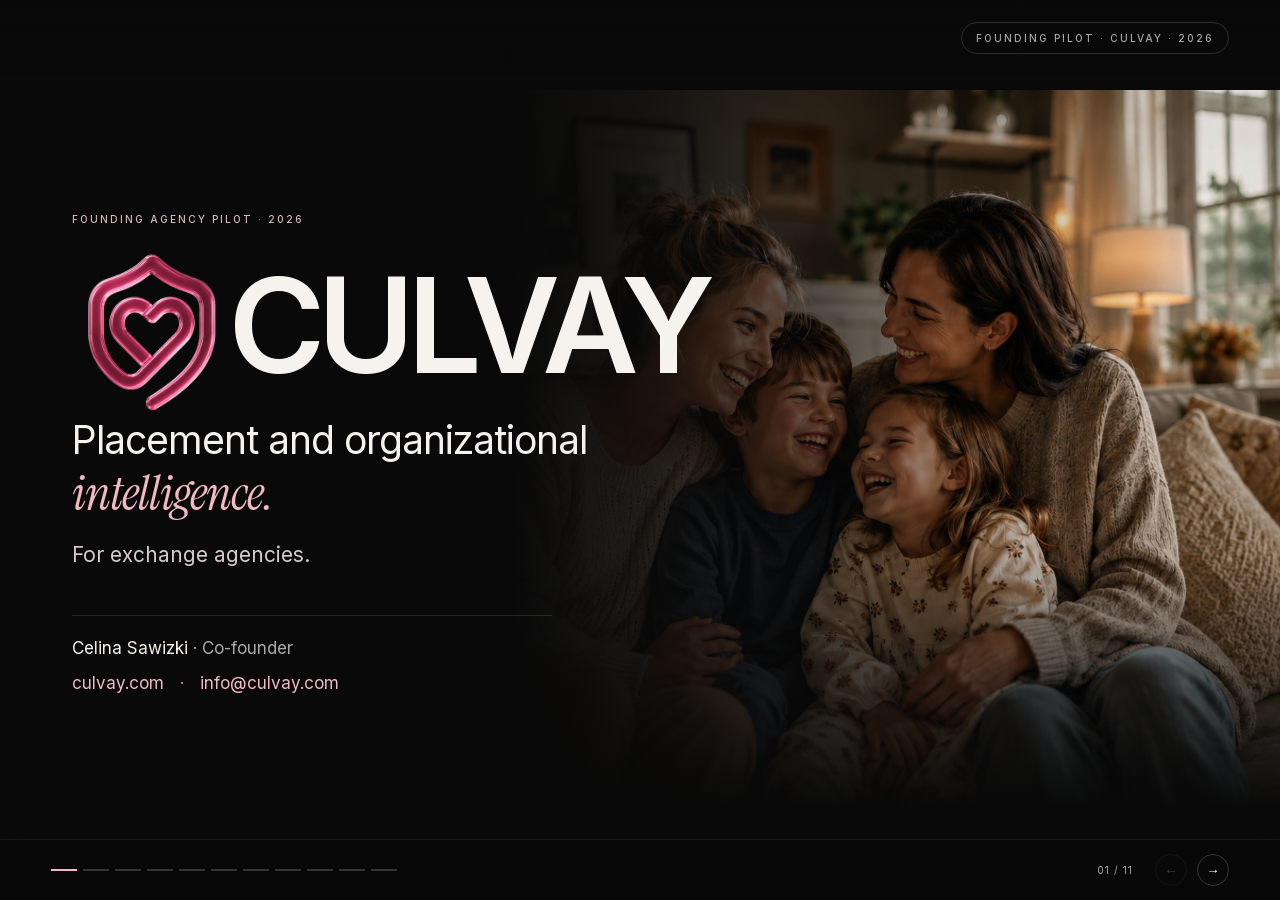
==== index.html @ 9300499c "Culvay founding pilot sales deck Sales deck built on the investor pitch design, with per-slide edita" ====
<!doctype html>
<html lang="en"><head><meta charset="utf-8"><meta name="viewport" content="width=device-width,initial-scale=1"><title>Culvay · Founding Pilot</title><meta name="author" content="Celina Sawizki"><link rel="icon" href="assets/signet.png">
<link rel="stylesheet" href="culvay-slides.css">
<style>
/* culvay-slides.css already loads fonts from assets/; this page is one level deeper, so repoint them. */
@font-face{font-family:Inter;src:url(assets/inter.woff2)}
@font-face{font-family:Instrument;src:url(assets/serif.woff2);font-style:italic}

h2.hl{font-size:52px;margin-bottom:0}

/* ---------- Cover & closing ---------- */
.cover{isolation:isolate}
.cover .canvas{justify-content:center}
.cover .canvas:before{content:"";position:absolute;inset:0 0 0 40%;z-index:-1;background:linear-gradient(90deg,#090909 0%,#090909c0 28%,#09090920 70%),linear-gradient(0deg,#090909 2%,transparent 35%),url(assets/family.jpg) 70% 36%/cover no-repeat}
.cover-copy{max-width:640px;position:relative}
.cover h1{font-size:76px;font-weight:550;line-height:1.02;letter-spacing:-.06em;margin:0 0 20px}
.cover-sub{font-size:19px;line-height:1.5;color:var(--soft);max-width:460px}
.byline{display:flex;align-items:center;gap:14px;margin-top:40px;padding-top:24px;border-top:1px solid var(--line);max-width:420px}
.byline img{width:52px;height:52px;border-radius:50%;object-fit:cover;border:2px solid #36242c}
.byline b{display:block;font-size:17px;font-weight:500}
.byline small{display:block;font-size:12px;color:var(--rose);letter-spacing:.5px;margin-top:2px}
.cover-site{margin-top:22px;font-size:12px;color:var(--muted);letter-spacing:1px}
.closing .canvas{justify-content:center;align-items:center;text-align:center}
.closing h1{font-size:60px}
.closing .cover-sub{margin:0 auto 32px}

/* ---------- Shared slide grid helpers ---------- */
.v3{display:grid;flex:1;min-height:0;gap:22px}
@media screen and (max-width:750px){.v3{grid-template-columns:minmax(0,1fr)!important}}

/* ---------- 01 · Description ---------- */
.pillars{display:flex;gap:10px;flex-wrap:wrap;margin-top:22px}
.pillars .chip{font-size:12px;padding:8px 14px}
.thesis{font-size:26px;line-height:1.35;letter-spacing:-.015em;color:var(--ink);max-width:760px;margin-top:18px}
.thesis b{font-weight:550}

/* ---------- 03 · Solution : full workflow diagram ---------- */
.diagram-canvas .lede{margin-bottom:0}
.art{position:absolute;object-fit:contain}
.name{font-size:15px;font-weight:500;letter-spacing:-.3px;color:var(--ink)}
.caption{font-size:11.5px;line-height:1.35;color:var(--muted);margin:3px 0 0}
.caption b{font-family:ui-monospace,SFMono-Regular,Menlo,monospace;font-weight:500;color:var(--blush)}
.txt{position:absolute}
.quiet{opacity:.5}
.swarm-band{position:absolute;left:300px;width:820px;top:300px;height:34px;border:1px solid #f1b9c433;border-radius:14px;background:linear-gradient(135deg,#ffffff08,#91384f1c)}
.pill{position:absolute;transform:translateX(-50%);display:flex;align-items:center;gap:7px;font-size:11px;letter-spacing:1.2px;text-transform:uppercase;color:var(--blush);border:1px solid #f1b9c455;border-radius:20px;background:#171114;white-space:nowrap}
.pill i{width:5px;height:5px;border-radius:50%;background:#f1b9c4}
.arrow-label{position:absolute;font-size:12px;line-height:18px;color:var(--blush);white-space:nowrap}
.step{position:absolute;width:22px;height:22px;border:1px solid #f1b9c4;color:#201317;background:var(--blush);border-radius:50%;display:grid;place-items:center;font-family:ui-monospace,monospace;font-size:11px;font-weight:600}
.more{position:absolute;left:1092px;top:378px}
.more .mono{font-size:30px;color:var(--blush);letter-spacing:-.04em;line-height:1}

/* ---------- 04 · Competition ---------- */
.comp{grid-template-columns:1fr 330px;gap:36px;align-items:center}
.comp .map{padding:14px 16px}
.comp .map svg{width:100%;height:410px}
.points{list-style:none;margin:0;padding:0}
.points li{padding:20px 0;border-top:1px solid var(--line)}
.points li:first-child{border-top:0}
.points .big{font-size:44px}
.points p{font-size:14px;line-height:1.5;color:var(--soft);margin-top:6px}

/* ---------- 05 · Market ---------- */
.mkt{grid-template-columns:280px 1fr 260px;align-items:center;gap:30px}
.roles3{list-style:none;margin:0;padding:0}
.roles3 li{padding:16px 0;border-top:1px solid var(--line)}
.roles3 li:first-child{border-top:0}
.roles3 b{display:block;font-size:18px;font-weight:500;letter-spacing:-.4px;margin-top:5px}
.roles3 .buyer b{color:var(--blush)}
.rings{display:flex;flex-direction:column;min-height:0}
.rings svg{width:100%;height:auto;max-height:300px;display:block}
.rings text{font-family:Inter,Arial,sans-serif;fill:var(--soft)}
.gtm{display:flex;align-items:center;gap:8px;justify-content:center;margin-top:8px;font-size:11px;color:var(--muted)}
.gtm b{font-weight:500;color:var(--ink);border:1px solid var(--line-2);border-radius:20px;padding:5px 11px}
.gtm b.on{background:var(--blush);color:#201317;border-color:var(--blush)}
.mktdesc{font-size:13.5px;line-height:1.55;color:var(--soft)}
.mktdesc b{color:var(--ink);font-weight:500}

/* ---------- 06 · Product model ---------- */
.prod{grid-template-columns:380px 1fr;gap:30px;align-items:center}
.prod-shot{margin:0;border-radius:14px;overflow:hidden;border:1px solid var(--line)}
.prod-shot img{width:100%;display:block}
.prod-shot figcaption{font-size:11px;color:var(--muted);padding:8px 2px 0}
.feat{list-style:none;margin:0;padding:0}
.feat li{display:grid;grid-template-columns:1fr auto;align-items:baseline;gap:10px;padding:9px 0;border-top:1px solid var(--line);font-size:13px;color:var(--ink)}
.feat li:first-child{border-top:0}
.road{list-style:none;margin:16px 0 0;padding:0;display:grid;grid-template-columns:repeat(7,1fr);gap:8px}
.road li{position:relative;padding-top:16px;border-top:2px solid var(--blush)}
.road li.now{border-top-style:dashed;border-top-color:#f1b9c4aa}
.road li.next{border-top:2px dotted #ffffff40}
.road li:before{content:"✓";position:absolute;top:-10px;left:0;width:18px;height:18px;border-radius:50%;background:var(--blush);color:#201317;font-size:10px;font-weight:700;display:grid;place-items:center}
.road li.now:before{content:"";background:var(--bg);border:2px solid var(--blush)}
.road li.next:before{content:"";background:var(--bg);border:1px solid #ffffff50}
.road span{font-size:9px;letter-spacing:1.3px;text-transform:uppercase;color:var(--rose)}
.road b{display:block;font-size:13px;font-weight:500;margin:4px 0 2px;letter-spacing:-.2px}
.road small{display:block;font-size:10px;color:var(--muted);line-height:1.4}
.partners{font-size:12px;line-height:1.5;color:var(--muted);margin-top:14px;border-top:1px solid var(--line);padding-top:12px}
.partners b{color:var(--soft);font-weight:500}

/* ---------- 07 · Business model : illustrated ---------- */
.biz{grid-template-columns:1fr 1fr;gap:26px;align-items:start;flex:none;margin-top:8px}
.price3{padding:28px 30px;position:relative;overflow:hidden}
.price3 .row{display:flex;align-items:baseline;gap:10px;margin-top:10px}
.price3 .big{font-size:46px}
.price3-fig{position:absolute;right:-10px;top:-10px;width:128px;opacity:.95}
.delivery{display:flex;flex-direction:column;gap:14px}
.dstep{display:flex;align-items:center;gap:16px;border:1px solid var(--line);border-radius:14px;padding:12px;background:var(--card)}
.dstep img{width:64px;height:64px;border-radius:10px;object-fit:cover;flex:none;background:#171114}
.dstep span{font-size:13px;color:var(--soft);line-height:1.4}
.dstep b{color:var(--ink);font-weight:500}

/* ---------- 09 · GTM ---------- */
.gtmplan{grid-template-columns:1fr 1fr;gap:24px;align-items:start;flex:none;margin-top:8px}
.gtmplan .card{padding:32px 34px}
.gtmplan .card h3{font-size:10px;letter-spacing:1.3px;text-transform:uppercase;color:var(--rose);margin:0 0 10px}
.gtmplan .card p{font-size:15px;line-height:1.7;color:var(--soft);margin:0}
.gtmplan .card p+p{margin-top:14px}
.seq{display:flex;align-items:center;gap:8px;justify-content:center;margin-top:20px;font-size:11px;color:var(--muted)}
.seq b{font-weight:500;color:var(--ink);border:1px solid var(--line-2);border-radius:20px;padding:6px 12px}
.seq b.on{background:var(--blush);color:#201317;border-color:var(--blush)}

/* ---------- 10 · Team ---------- */
.team10{grid-template-columns:300px 1fr;gap:26px;align-items:start;flex:none;margin-top:8px}
.team{display:flex;flex-direction:column;gap:14px}
.person{display:flex;gap:12px;align-items:center}
.person img{width:58px;height:58px;border-radius:50%;object-fit:cover;border:2px solid #36242c}
.person b{display:block;font-size:14px;font-weight:500}
.person small{display:block;font-size:10.5px;color:var(--muted);line-height:1.4;margin-top:2px}
.amb{display:flex;align-items:center;gap:12px;border-top:1px solid var(--line);padding-top:12px;font-size:11px;color:var(--muted)}
.amb b{font-size:28px;font-weight:500;color:var(--blush);letter-spacing:-.04em}
.advisors{padding:32px 34px}
.advisors p{font-size:15px;line-height:1.7;color:var(--soft);margin:0 0 16px}
.advisors p b{color:var(--ink);font-weight:500}

/* ---------- 11 · Financials ---------- */
.fin table{width:100%;border-collapse:collapse;font-size:13px;margin-top:6px}
.fin th{text-align:left;font-size:10px;letter-spacing:1.1px;text-transform:uppercase;font-weight:500;color:var(--muted);padding:0 10px 10px 0}
.fin th.yr{text-align:center}
.fin td{padding:10px 10px 10px 0;border-top:1px solid var(--line);color:var(--soft)}
.fin td.yr{text-align:center;font-family:ui-monospace,SFMono-Regular,Menlo,monospace;color:var(--ink)}
.fin td:first-child{color:var(--ink);font-weight:500}
.fin .tbd{color:var(--dim);font-style:italic;font-family:Inter,Arial,sans-serif;font-size:11.5px}

/* ---------- 12 · Status & ask ---------- */
.ask5{grid-template-columns:1fr 1.3fr;gap:18px;align-items:start;flex:none}
.team3{display:flex;flex-direction:column;gap:18px;padding:24px 26px}
.team3 .person img{width:70px;height:70px}
.team3 .person b{font-size:17px}
.team3 .person small{font-size:12px}
.ask h3{font-size:22px;letter-spacing:-.04em;margin-bottom:6px}
.ask ol{list-style:none;padding:0;margin:0}
.ask li{display:grid;grid-template-columns:24px 1fr;padding:8px 0;border-top:1px solid #ffffff16;font-size:11.5px;line-height:1.45;color:#c9bdc1}
.ask li:first-child{border-top:0}
.ask li span{font-size:9.5px;color:var(--rose);padding-top:2px}
.ask li b{display:block;color:var(--ink);font-weight:500;font-size:13.5px}
.ask5 .ask{padding:18px 28px}
.ask5 .ask h3{font-size:24px;margin-bottom:4px}
.ask5 .ask li b{font-size:15.5px}
.ask5 .ask li{font-size:13px;padding:6px 0}
a.cta{display:inline-flex;align-items:center;gap:26px;padding:10px 16px;background:#f4bcc7;color:#201317;border-radius:7px;text-decoration:none;font-size:12px;font-weight:600;margin-top:10px;align-self:flex-start}

/* ---------- Chrome: footer & nav (shared across every deck) ---------- */
footer{position:fixed;bottom:0;left:0;right:0;z-index:10;padding:14px 4%;display:flex;align-items:center;justify-content:space-between;background:#090909e0;backdrop-filter:blur(16px);border-top:1px solid #ffffff10}
.progress{display:flex;gap:6px;align-items:center}
.progress button{cursor:pointer;padding:8px 0;width:26px;background:none;border:0}
.progress button:after{content:"";display:block;height:2px;background:#ffffff30}
.progress button.active:after{background:var(--blush)}
.progress .sep{width:1px;height:12px;background:#ffffff30;margin:0 6px}
.controls{display:flex;gap:10px;align-items:center}
.controls span{font-size:10px;color:var(--muted);margin-right:12px;letter-spacing:1px;white-space:nowrap}
.controls button{border:1px solid #ffffff30;background:transparent;color:white;border-radius:50%;width:32px;height:32px;cursor:pointer}
.controls button:disabled{opacity:.25;cursor:default}
:focus-visible{outline:2px solid var(--blush);outline-offset:4px}
@media(prefers-reduced-motion:reduce){main{scroll-behavior:auto}}
@media print{html,body{background:#090909;-webkit-print-color-adjust:exact;print-color-adjust:exact}footer{display:none}header{position:fixed;background:none}main{height:auto;overflow:visible;scroll-snap-type:none}section{width:1280px;height:720px;display:block;overflow:hidden;break-after:page;page-break-after:always}section:last-child{break-after:auto;page-break-after:auto}.canvas{transform:none}@page{size:1280px 720px;margin:0}}

/* ---------- Phones: drop the fixed canvas and stack everything ---------- */
@media screen and (max-width:750px){
header{padding:18px 6%}.label{font-size:8px}
section{height:auto;min-height:100svh;display:block;scroll-snap-align:start}
main{scroll-snap-type:y proximity}
.canvas{width:auto;height:auto;transform:none;padding:96px 6% 96px}
.top{flex-direction:column;align-items:flex-start;gap:14px}
h2{font-size:38px}
.cover h1{font-size:46px}
.mkt,.comp,.prod,.biz,.gtmplan,.team10,.ask5{grid-template-columns:minmax(0,1fr)!important}
.road{grid-template-columns:1fr 1fr!important}
footer{gap:12px}.progress{flex:1;min-width:0;gap:3px;overflow:hidden}.progress button{flex:1;min-width:0;width:auto}.progress .sep{display:none}
/* Both workflow diagrams are hand-positioned for 1280×720 : keep them a scaled fixed canvas rather than reflowing. */
#s2,#s3{height:100svh!important;display:grid!important;place-items:center}
#s2 .canvas,#s3 .canvas{width:1280px!important;height:720px!important;padding:88px 72px 82px!important;transform:scale(calc(min(100vw,750px)/1280))!important}
}

/* Ascending GTM milestones */
.gtm-intro{font-size:17px;color:var(--soft);margin-top:14px}
.gtm-path{position:relative;width:1136px;height:420px;flex:none;margin-top:8px}
.gtm-curve{position:absolute;inset:0;width:100%;height:100%}
.gtm-milestone{position:absolute;width:244px}
.gtm-milestone h3{font-size:23px;line-height:1.15;margin:0 0 9px}
.gtm-milestone p{font-size:14px;line-height:1.55;color:var(--soft)}
.gtm-milestone b{display:block;margin-top:10px;font-size:11px;font-weight:500;color:var(--rose)}
.gtm-milestone img{width:76px;height:68px;object-fit:contain;position:absolute;left:56px;top:-80px}
.gtm-leadership{position:absolute;left:665px;top:20px;width:135px;height:95px;object-fit:contain}
.gtm-foot{font-size:11px;color:var(--muted);margin-top:0}
@media screen and (max-width:750px){#s9{height:100svh!important;display:grid!important;place-items:center}#s9 .canvas{width:1280px!important;height:720px!important;padding:88px 72px 82px!important;transform:scale(calc(min(100vw,750px)/1280))!important}}

/* Business model: price and participation */
.revenue-layout{display:grid;grid-template-columns:480px 1fr;gap:36px;margin-top:48px}
.revenue-price{padding-top:12px}
.revenue-number{font-size:96px;letter-spacing:-7px;line-height:1.1;color:var(--blush);margin-top:12px}
.revenue-unit{font-size:23px;color:var(--ink);margin-top:8px}
.revenue-detail{font-size:16px;line-height:1.65;color:var(--soft);margin-top:24px}
.revenue-future{border-top:1px solid var(--line);margin-top:30px;padding-top:20px}
.revenue-future p{font-size:16px;color:var(--soft);margin-top:8px}
.revenue-future small{display:block;font-size:12px;color:var(--muted);margin-top:7px}
.revenue-future-big{margin-top:40px;padding-top:28px}
.revenue-future-big .k{font-size:13px}
.revenue-future-big p{font-size:24px;color:var(--ink);margin-top:14px;line-height:1.4}
.revenue-future-big small{font-size:15px;margin-top:10px}
.revenue-diagram{position:relative;height:400px}
.revenue-diagram svg{position:absolute;inset:0;width:100%;height:100%}
.revenue-leader{position:absolute;top:0;left:75px;display:flex;gap:18px;align-items:center}
.revenue-leader img{width:135px;height:104px;object-fit:contain}
.revenue-diagram h3{font-size:20px;margin:0 0 7px}
.revenue-diagram p{font-size:13px;color:var(--soft)}
.revenue-user{position:absolute;top:205px;width:280px;text-align:center}
.revenue-coord{left:0}.revenue-family{right:0}
.revenue-user>img,.revenue-pair{height:94px;margin-bottom:15px}
.revenue-user>img{width:100px;object-fit:contain}
.revenue-pair{display:flex;justify-content:center;gap:4px}
.revenue-pair img{height:94px;width:90px;object-fit:contain}
.revenue-user span{display:block;margin-top:12px;color:var(--rose);font-size:12px}
@media screen and (max-width:750px){#s8{height:100svh!important;display:grid!important;place-items:center}#s8 .canvas{width:1280px!important;height:720px!important;padding:88px 72px 82px!important;transform:scale(calc(min(100vw,750px)/1280))!important}}

.founder-duo{display:grid;grid-template-columns:1fr 1fr;gap:56px;margin-top:28px;max-width:1000px;width:100%;align-self:center}
.founder-duo figure{margin:0}
.founder-duo img{width:100%;height:300px;object-fit:cover;object-position:center 35%;border-radius:12px;display:block}
.founder-duo figcaption{padding-top:17px}
.founder-duo h3{font-size:32px;letter-spacing:-1px}
.founder-duo p{font-size:17px;color:var(--rose);margin-top:7px}
.founder-support{font-size:14px;color:var(--muted);margin:24px auto 0;width:1000px;border-top:1px solid var(--line);padding-top:16px}
.founder-support b{font-weight:500;color:var(--blush)}
@media screen and (max-width:750px){#s10{height:100svh!important;display:grid!important;place-items:center}#s10 .canvas{width:1280px!important;height:720px!important;padding:88px 72px 82px!important;transform:scale(calc(min(100vw,750px)/1280))!important}}

/* Centered intelligence overview, founder portraits, and focused raise */
.intelligence-center{text-align:center;margin-top:27px}
.intelligence-center h2.hl{font-size:64px}
.intelligence-statement{font-size:29px;line-height:1.45;color:var(--soft);margin:24px auto 0}
.intelligence-statement b{font-weight:500;color:var(--ink)}
.intelligence-levels{display:flex;justify-content:center;gap:100px;margin-top:32px}
.intelligence-levels>div{width:340px}
.intelligence-levels img{height:110px;width:155px;object-fit:contain;margin-bottom:12px}
.intelligence-levels h3{font-size:23px}
.intelligence-levels p{font-size:17px;color:var(--soft);margin-top:10px}
.founder-duo{margin-top:24px;gap:80px;max-width:1040px;text-align:center}
.founder-duo img{height:220px;width:220px;border-radius:50%;object-fit:contain;object-position:center;margin:0 auto}
.founder-duo figcaption{padding-top:16px}
.founder-duo h3{font-size:30px}
.founder-duo p{font-size:16px;margin-top:6px}
.founder-experience{font-size:17px;line-height:1.5;color:var(--soft);margin-top:17px}
.founder-experience span{display:block;font-size:14px;line-height:1.5;color:var(--muted);margin-top:12px}
.raise-focus{text-align:center;margin:auto 0}
.raise-focus h2{font-size:88px;line-height:1.1}
.raise-focus h2 em{display:block;font-size:156px;line-height:1.15;margin-top:4px}
.raise-purpose{font-size:25px;line-height:1.5;color:var(--soft);margin-top:20px}
.raise-focus .cta{font-size:17px;padding:14px 24px;margin-top:28px}
.raise-contact{font-size:14px;color:var(--muted);margin-top:14px}
@media screen and (max-width:750px){#s1,#s12{height:100svh!important;display:grid!important;place-items:center}#s1 .canvas,#s12 .canvas{width:1280px!important;height:720px!important;padding:88px 72px 82px!important;transform:scale(calc(min(100vw,750px)/1280))!important}}

/* Two connected intelligence scenes */
.intelligence-center{margin-top:12px}
.intelligence-center h2.hl{font-size:60px}
.intelligence-statement{font-size:23px;margin-top:16px}
.intelligence-scenes{display:grid;grid-template-columns:520px 520px;gap:64px;justify-content:center;margin-top:22px}
.intelligence-scene{margin:0}
.scene-art{height:270px;position:relative}
.scene-art svg{position:absolute;inset:0;width:100%;height:100%}
.scene-art img{position:absolute;object-fit:contain}
.scene-home{left:0;top:34px;width:230px;height:190px}
.scene-lcc{left:332px;top:86px;width:130px;height:135px}
.scene-art span{position:absolute;font-size:12px;color:var(--muted)}
.home-label{top:235px;left:0;width:230px}.lcc-label{top:235px;left:310px;width:174px}
.scene-leadership{left:202px;top:0;width:116px;height:95px}
.leadership-label{left:165px;top:98px;width:190px;background:var(--bg)}
.scene-coord{top:178px;width:72px;height:64px}.scene-coord.c1{left:56px}.scene-coord.c2{left:224px}.scene-coord.c3{left:392px}
.coordinators-label{top:250px;left:80px;width:360px}
.intelligence-scene figcaption{margin-top:22px}
.intelligence-scene h3{font-size:25px}
.intelligence-scene figcaption p{font-size:17px;color:var(--soft);margin-top:10px}

/* Brand-first investor cover */
body:has(#cover:target) header .brand{visibility:hidden}
#cover .canvas{justify-content:center}
#cover .canvas:before{background:linear-gradient(90deg,#090909 0%,#090909dd 18%,#09090970 47%,#09090908 85%),linear-gradient(0deg,#090909 0%,transparent 35%),url(assets/family.jpg) 70% 36%/cover no-repeat}
.brand-cover-copy{max-width:730px}
.cover-identity{display:flex;align-items:center;gap:0;margin:30px 0 30px}
.cover-identity img{width:240px;height:240px;object-fit:contain;margin:-68px -44px -68px -40px}
#cover .cover-identity h1{font-size:132px;line-height:1;letter-spacing:-8px;margin:0;font-weight:600;transform:translateY(4px)}
.cover-position{font-size:39px;line-height:1.2;letter-spacing:-1px;color:var(--ink)}
.cover-position em{font-size:49px}
.cover-audience{font-size:21px;color:var(--soft);margin-top:20px}
.cover-contact{margin-top:48px;padding-top:22px;border-top:1px solid var(--line);max-width:480px}
.cover-contact p{font-size:17px;color:var(--ink)}
.cover-contact p span{color:var(--muted)}
.cover-contact>div{display:flex;gap:16px;align-items:center;margin-top:15px;font-size:17px;color:var(--rose)}
.cover-contact a{color:var(--blush);text-decoration:none}
@media screen and (max-width:750px){#cover{height:100svh!important;display:grid!important;place-items:center}#cover .canvas{width:1280px!important;height:720px!important;padding:88px 72px 82px!important;transform:scale(calc(min(100vw,750px)/1280))!important}}

#s9 .gtm-milestone{width:218px}
#s9 .gtm-milestone h3{font-size:21px}
#s9 .gtm-leadership{left:590px;top:5px;width:120px;height:85px}

#closing .cover-copy{max-width:800px;width:800px}
.closing-identity{display:flex;justify-content:center;align-items:center;gap:0;margin-bottom:24px}
.closing-identity img{width:240px;height:240px;object-fit:contain;margin:-45px -38px -45px -35px}
#closing .closing-identity h1{font-size:110px;line-height:1;letter-spacing:-6px;margin:0;transform:translateY(4px)}
#closing .cover-sub{max-width:none;font-size:25px}
</style></head>
<body>
<header><div class="brand"><img src="assets/signet.png" alt="">Culvay</div><span class="label">Founding pilot · Culvay · 2026</span></header>
<main>

<!-- ============ COVER ============ -->
<section id="cover" class="cover" aria-labelledby="t0"><div class="canvas">
<div class="cover-copy brand-cover-copy">
<div class="eyebrow">Founding agency pilot · 2026</div>
<div class="cover-identity"><img src="assets/signet.png" alt="Culvay logo"><h1 id="t0">CULVAY</h1></div>
<p class="cover-position">Placement and organizational<br><em>intelligence.</em></p>
<p class="cover-audience">For exchange agencies.</p>
<div class="cover-contact"><p>Celina Sawizki <span>· Co-founder</span></p><div><a href="https://culvay.com">culvay.com</a><span>·</span><a href="mailto:info@culvay.com">info@culvay.com</a></div></div>
</div>
</div></section>

<!-- ============ 01 · PROBLEM ============ -->
<section id="s2" aria-labelledby="t2"><div class="canvas diagram-canvas">
<div class="eyebrow">02 / The problem</div>
<h2 id="t2" class="hl">The agency finds out <em>last.</em></h2>
<p class="lede">One manual check-in a month. Nothing in between. Until something breaks.</p>

<svg width="1280" height="720" style="position:absolute;inset:0" aria-hidden="true"><defs>
<linearGradient id="flow2" gradientUnits="userSpaceOnUse" x1="0" y1="640" x2="0" y2="200"><stop stop-color="#f1b9c466"></stop><stop offset="1" stop-color="#f1b9c4"></stop></linearGradient>
<marker id="arrow2" viewBox="0 0 10 10" refX="7" refY="5" markerWidth="7" markerHeight="7" orient="auto-start-reverse"><path d="M1 1L8 5L1 9Z" fill="#f1b9c4"></path></marker></defs>
<g fill="none" stroke="url(#flow2)" stroke-width="2" marker-end="url(#arrow2)">
<path d="M568 538C568 524 610 520 616 514"></path>
<path d="M712 538C712 524 670 520 664 514"></path>
<path d="M640 480V446"></path>
</g>
<path d="M640 446V270" stroke="#f1b9c455" stroke-width="2" stroke-dasharray="4 7" fill="none" marker-end="url(#arrow2)"></path>
</svg>

<img class="art" style="left:590px;top:200px;width:100px;height:62px" src="assets/leadership-pink.png" alt="Agency leadership">
<div class="txt" style="left:702px;top:212px;width:270px"><div class="name">Agency leadership</div></div>

<img class="art" style="left:600px;top:370px;width:80px;height:70px" src="assets/coordinator-pink.png" alt="Local coordinator">
<div class="txt" style="left:688px;top:384px;width:200px"><div class="name">Local coordinator</div><p class="caption">an <b>HR role</b></p></div>

<img class="art" style="left:522px;top:542px;width:92px;height:78px" src="assets/family-pink.png" alt="Host family">
<img class="art" style="left:682px;top:542px;width:60px;height:78px" src="assets/au-pair-pink.png" alt="Au pair">
<div class="txt" style="left:488px;width:160px;top:624px;text-align:center"><div class="name" style="font-size:13px">Host family</div></div>
<div class="txt" style="left:652px;width:200px;top:624px;text-align:left;padding-left:30px"><div class="name" style="font-size:13px">Au pair</div></div>

<div class="step" style="left:629px;top:517px">1</div><div class="arrow-label" style="left:726px;top:502px;line-height:16px">~1 check-in<br>per month</div>
<div class="step" style="left:609px;top:355px">2</div><div class="arrow-label" style="left:652px;top:323px;line-height:16px">scattered report<br>only if turnover happens</div>

<div class="txt" style="left:72px;top:310px;width:360px"><p class="thesis" style="margin-top:0">Only <b class="pink">7.9%</b> of au pairs with a problem told their agency. <b class="pink">79.8%</b> told friends.</p><p class="caption" style="margin-top:16px">Source: Culvay field study of 120+ au pairs.</p></div>

</div></section>

<!-- ============ 02 · DESCRIPTION ============ -->
<section id="s1" aria-labelledby="t1"><div class="canvas">
<div class="eyebrow">03 / Our vision</div>
<div class="intelligence-center">
<h2 id="t1" class="hl">From human behavior to organizational <em>intelligence.</em></h2>
<p class="intelligence-statement">Grounded in Organizational Behavior Management (OBM) research.</p>
<div class="intelligence-scenes">
<figure class="intelligence-scene">
<div class="scene-art placement-scene" role="img" aria-label="Host family and au pair in one home, connected to their local coordinator">
<svg viewBox="0 0 520 270" aria-hidden="true"><path d="M216 151H340" fill="none" stroke="#c48d9b" stroke-width="2"></path><circle cx="278" cy="151" r="5" fill="#f1b9c4"></circle></svg>
<img class="scene-home" src="assets/household-pink.png" alt="Host-family home with an au pair">
<img class="scene-lcc" src="assets/coordinator-pink.png" alt="Local coordinator at a desk">
<span class="home-label">Host family + au pair</span><span class="lcc-label">Local coordinator</span>
</div>
<figcaption><h3>Placement intelligence</h3><p>One placement. Shared context.</p></figcaption>
</figure>
<figure class="intelligence-scene">
<div class="scene-art organization-scene" role="img" aria-label="Three local coordinators connected to agency leadership, bringing placement information together">
<svg viewBox="0 0 520 270" aria-hidden="true"><path d="M260 108V140M92 178V140H428V178M260 140V178" fill="none" stroke="#c48d9b" stroke-width="2"></path><circle cx="260" cy="140" r="5" fill="#f1b9c4"></circle></svg>
<img class="scene-leadership" src="assets/leadership-pink.png" alt="Agency leadership">
<span class="leadership-label">Agency leadership</span>
<img class="scene-coord c1" src="assets/coordinator-pink.png" alt="Local coordinator">
<img class="scene-coord c2" src="assets/coordinator-man-pink.png" alt="Local coordinator">
<img class="scene-coord c3" src="assets/coordinator-woman-pink.png" alt="Local coordinator">
<span class="coordinators-label">Across coordinators and placements</span>
</div>
<figcaption><h3>Organizational intelligence</h3><p>Every placement. Agency-wide insight.</p></figcaption>
</figure>
</div>
</div>
</div></section>

<!-- ============ 03 · SOLUTION ============ -->
<section id="s3" aria-labelledby="t3"><div class="canvas diagram-canvas">
<div class="eyebrow">04 / How it works</div>
<h2 id="t3" class="hl">Intelligence at every <em>level.</em></h2>
<p class="lede">Connected information. Better-informed decisions.</p>

<div class="swarm-band"></div>
<svg width="1280" height="720" style="position:absolute;inset:0" aria-hidden="true"><defs>
<linearGradient id="flow" gradientUnits="userSpaceOnUse" x1="0" y1="640" x2="0" y2="200"><stop stop-color="#f1b9c466"></stop><stop offset="1" stop-color="#f1b9c4"></stop></linearGradient>
<marker id="arrow" viewBox="0 0 10 10" refX="7" refY="5" markerWidth="7" markerHeight="7" orient="auto-start-reverse"><path d="M1 1L8 5L1 9Z" fill="#f1b9c4"></path></marker>
<radialGradient id="orb" cx="30%" cy="25%"><stop stop-color="#f0dce0"></stop><stop offset=".6" stop-color="#c48d9b"></stop><stop offset="1" stop-color="#91384f"></stop></radialGradient></defs>
<g fill="none" stroke="url(#flow)" stroke-width="2" marker-end="url(#arrow)" opacity="1">
<path d="M358 538C358 524 400 520 406 514"></path>
<path d="M502 538C502 524 460 520 454 514"></path>
<path d="M430 480V446"></path>
<path d="M430 366V340"></path></g><g fill="none" stroke="url(#flow)" stroke-width="2" marker-end="url(#arrow)" opacity=".45">
<path d="M648 538C648 524 690 520 696 514"></path>
<path d="M792 538C792 524 750 520 744 514"></path>
<path d="M720 480V446"></path>
<path d="M720 366V340"></path></g><g fill="none" stroke="url(#flow)" stroke-width="2" marker-end="url(#arrow)" opacity=".45">
<path d="M938 538C938 524 980 520 986 514"></path>
<path d="M1082 538C1082 524 1040 520 1034 514"></path>
<path d="M1010 480V446"></path>
<path d="M1010 366V340"></path></g>
<path d="M720 296V268" stroke="url(#flow)" stroke-width="2" fill="none" marker-end="url(#arrow)"></path>
<path d="M268 462H397" stroke="#c48d9b" stroke-width="1.5" stroke-dasharray="3 4" fill="none"></path>
<path d="M1060 404H1082" stroke="#f1b9c455" stroke-width="1.5" stroke-dasharray="2 5"></path>
<path d="M330 319l18 -11l20 17l16 -12M330 319l38 6" stroke="#f1b9c455" fill="none"></path><circle cx="330" cy="319" r="8.5" fill="#f1b9c4" opacity=".05"></circle><circle cx="330" cy="319" r="3.5" fill="url(#orb)"></circle><circle cx="348" cy="308" r="8" fill="#f1b9c4" opacity=".05"></circle><circle cx="348" cy="308" r="3" fill="url(#orb)"></circle><circle cx="368" cy="325" r="8.5" fill="#f1b9c4" opacity=".05"></circle><circle cx="368" cy="325" r="3.5" fill="url(#orb)"></circle><circle cx="384" cy="313" r="8" fill="#f1b9c4" opacity=".05"></circle><circle cx="384" cy="313" r="3" fill="url(#orb)"></circle><path d="M430 319l18 -11l20 17l16 -12M430 319l38 6" stroke="#f1b9c455" fill="none"></path><circle cx="430" cy="319" r="8.5" fill="#f1b9c4" opacity=".05"></circle><circle cx="430" cy="319" r="3.5" fill="url(#orb)"></circle><circle cx="448" cy="308" r="8" fill="#f1b9c4" opacity=".05"></circle><circle cx="448" cy="308" r="3" fill="url(#orb)"></circle><circle cx="468" cy="325" r="8.5" fill="#f1b9c4" opacity=".05"></circle><circle cx="468" cy="325" r="3.5" fill="url(#orb)"></circle><circle cx="484" cy="313" r="8" fill="#f1b9c4" opacity=".05"></circle><circle cx="484" cy="313" r="3" fill="url(#orb)"></circle><path d="M530 319l18 -11l20 17l16 -12M530 319l38 6" stroke="#f1b9c455" fill="none"></path><circle cx="530" cy="319" r="8.5" fill="#f1b9c4" opacity=".05"></circle><circle cx="530" cy="319" r="3.5" fill="url(#orb)"></circle><circle cx="548" cy="308" r="8" fill="#f1b9c4" opacity=".05"></circle><circle cx="548" cy="308" r="3" fill="url(#orb)"></circle><circle cx="568" cy="325" r="8.5" fill="#f1b9c4" opacity=".05"></circle><circle cx="568" cy="325" r="3.5" fill="url(#orb)"></circle><circle cx="584" cy="313" r="8" fill="#f1b9c4" opacity=".05"></circle><circle cx="584" cy="313" r="3" fill="url(#orb)"></circle><path d="M880 319l18 -11l20 17l16 -12M880 319l38 6" stroke="#f1b9c455" fill="none"></path><circle cx="880" cy="319" r="8.5" fill="#f1b9c4" opacity=".05"></circle><circle cx="880" cy="319" r="3.5" fill="url(#orb)"></circle><circle cx="898" cy="308" r="8" fill="#f1b9c4" opacity=".05"></circle><circle cx="898" cy="308" r="3" fill="url(#orb)"></circle><circle cx="918" cy="325" r="8.5" fill="#f1b9c4" opacity=".05"></circle><circle cx="918" cy="325" r="3.5" fill="url(#orb)"></circle><circle cx="934" cy="313" r="8" fill="#f1b9c4" opacity=".05"></circle><circle cx="934" cy="313" r="3" fill="url(#orb)"></circle><path d="M980 319l18 -11l20 17l16 -12M980 319l38 6" stroke="#f1b9c455" fill="none"></path><circle cx="980" cy="319" r="8.5" fill="#f1b9c4" opacity=".05"></circle><circle cx="980" cy="319" r="3.5" fill="url(#orb)"></circle><circle cx="998" cy="308" r="8" fill="#f1b9c4" opacity=".05"></circle><circle cx="998" cy="308" r="3" fill="url(#orb)"></circle><circle cx="1018" cy="325" r="8.5" fill="#f1b9c4" opacity=".05"></circle><circle cx="1018" cy="325" r="3.5" fill="url(#orb)"></circle><circle cx="1034" cy="313" r="8" fill="#f1b9c4" opacity=".05"></circle><circle cx="1034" cy="313" r="3" fill="url(#orb)"></circle></svg>

<img class="art" style="left:670px;top:200px;width:100px;height:62px" src="assets/leadership-pink.png" alt="Agency leadership">
<div class="txt" style="left:782px;top:214px"><div class="name">Agency leadership</div></div>
<div class="pill" style="left:720px;top:304px;padding:5px 14px"><i></i>Agent swarms</div>

<div class="">
<img class="art" style="left:390px;top:370px;width:80px;height:70px" src="assets/coordinator-pink.png" alt="Local coordinator">
<div class="pill" style="left:430px;top:484px;padding:5px 12px"><i></i><i></i>AI agents</div>
<img class="art" style="left:312px;top:542px;width:92px;height:78px" src="assets/family-pink.png" alt="Host family">
<img class="art" style="left:472px;top:542px;width:60px;height:78px" src="assets/au-pair-pink.png" alt="Au pair">
</div><div class="quiet">
<img class="art" style="left:680px;top:370px;width:80px;height:70px" src="assets/coordinator-man-pink.png" alt="Local coordinator">
<div class="pill" style="left:720px;top:484px;padding:5px 12px"><i></i><i></i>AI agents</div>
<img class="art" style="left:602px;top:542px;width:92px;height:78px" src="assets/family-pink.png" alt="Host family">
<img class="art" style="left:762px;top:542px;width:60px;height:78px" src="assets/au-pair-pink.png" alt="Au pair">
</div><div class="quiet">
<img class="art" style="left:970px;top:370px;width:80px;height:70px" src="assets/coordinator-woman-pink.png" alt="Local coordinator">
<div class="pill" style="left:1010px;top:484px;padding:5px 12px"><i></i><i></i>AI agents</div>
<img class="art" style="left:892px;top:542px;width:92px;height:78px" src="assets/family-pink.png" alt="Host family">
<img class="art" style="left:1052px;top:542px;width:60px;height:78px" src="assets/au-pair-pink.png" alt="Au pair">
</div>

<div class="txt" style="left:478px;top:384px"><div class="name">Local coordinator</div></div>
<div class="txt" style="left:278px;width:160px;top:624px;text-align:center"><div class="name" style="font-size:13px">Host family</div></div>
<div class="txt" style="left:442px;width:200px;top:624px;text-align:left;padding-left:30px"><div class="name" style="font-size:13px">Au pair</div></div>


<div class="step" style="left:419px;top:517px">1</div><div class="arrow-label" style="left:516px;top:502px;line-height:16px">weekly check-ins<br>+ schedule</div>
<div class="step" style="left:399px;top:451px">2</div><div class="arrow-label" style="left:442px;top:453px">placement intelligence</div>
<div class="step" style="left:399px;top:341px">3</div><div class="arrow-label" style="left:442px;top:343px">every placement, every week</div>
<div class="step" style="left:689px;top:270px">4</div><div class="arrow-label" style="left:732px;top:272px">organizational intelligence</div>

<div class="notif" style="left:72px;top:400px;width:196px"><div class="app"><img src="assets/signet.png" alt="">Culvay<time>Early warning</time></div><h4>Parker family · Risk rising</h4><p>Over the 45-hour weekly legal limit for 3 weeks.</p><p class="sug">Suggested: call the host family this week.</p></div>
</div></section>

<!-- ============ 04 · COMPETITION ============ -->
<section id="s4" aria-labelledby="t4"><div class="canvas">
<div class="eyebrow">05 / Why Culvay</div>
<h2 id="t4" class="hl">Today it runs on <em>WhatsApp.</em></h2>
<div class="v3 comp">
<figure class="map card">
<svg viewBox="0 0 440 280" role="img" aria-label="Positioning map. Horizontal axis: generic tools to built for exchange programs. Vertical axis: reactive to proactive. Group chats, spreadsheets and generic CRMs sit in the generic, reactive corner. Agency CRMs and coordinator's gut are exchange-specific but reactive. Culvay is alone in the built-for-exchange, proactive corner.">
<rect x="230" y="14" width="196" height="118" rx="10" fill="#f1b9c40a"></rect>
<path d="M30 140H426 M228 14V266" stroke="#ffffff22"></path>
<text x="30" y="276" font-size="10" fill="#8a8084">← Generic tools</text>
<text x="426" y="276" font-size="10" fill="#8a8084" text-anchor="end">Built for exchange →</text>
<text x="14" y="140" font-size="10" fill="#8a8084" transform="rotate(-90 14 140)" text-anchor="middle">Reactive ← → Proactive</text>
<g font-size="11.5" fill="#d4cbca">
<circle cx="78" cy="226" r="7" fill="#a79a94"></circle><text x="90" y="230">Group chats &amp; email</text>
<circle cx="70" cy="186" r="7" fill="#a79a94"></circle><text x="82" y="190">Spreadsheets</text>
<circle cx="120" cy="114" r="7" fill="#a79a94"></circle><text x="132" y="118">Generic CRMs &amp; surveys</text>
<circle cx="290" cy="176" r="7" fill="#a79a94"></circle><text x="302" y="180">Agency CRMs</text>
<circle cx="330" cy="224" r="7" fill="#a79a94"></circle><text x="342" y="228">Coordinator's gut</text>
</g>
<circle cx="360" cy="58" r="22" fill="#f1b9c41f"></circle><circle cx="360" cy="58" r="10" fill="#f1b9c4"></circle>
<text x="340" y="62" font-size="14" fill="#f1b9c4" text-anchor="end" font-weight="600">Culvay</text>
<text x="420" y="122" font-size="9" letter-spacing="1.2" fill="#c48d9b" text-anchor="end">EMPTY UNTIL NOW</text>
</svg></figure>
<ol class="points">
<li><span class="big">Connected</span><p>Both sides. One placement record.</p></li>
<li><span class="big pink">Intelligence</span><p>Placement insight. Agency-wide patterns.</p></li>
<li><span class="big">120+</span><p>research participants shaped Culvay</p></li>
</ol>
</div>
</div></section>

<!-- ============ 05 · PRODUCT / SERVICE MODEL ============ -->
<section id="s6" aria-labelledby="t6"><div class="canvas">
<style>
#s6 #t6{text-align:center;font-size:76px;margin-top:60px}
#s6 .road{margin-top:108px;gap:16px}
#s6 .road li{padding-top:28px}
#s6 .road b{font-size:18px;line-height:1.35;margin-top:10px}
#s6 .road span{font-size:10px}
#s6 .road small{font-size:13px;line-height:1.5;margin-top:7px}
#s6 .road li:before{width:24px;height:24px;top:-13px;font-size:12px}
@media screen and (max-width:750px){#s6 .road{grid-template-columns:repeat(7,1fr)!important}#s6{height:100svh!important;display:grid!important;place-items:center}#s6 .canvas{width:1280px!important;height:720px!important;padding:88px 72px 82px!important;transform:scale(calc(min(100vw,750px)/1280))!important}}
</style>
<div class="eyebrow">06 / What your coordinators get</div>
<h2 id="t6" class="hl">Built. Ready for<br><em>your coordinators.</em></h2>
<ol class="road" aria-label="Live features and what comes next">
<li><span>Done</span><b>Weekly check‑ins</b><small>Both sides of every placement</small></li>
<li><span>Done</span><b>Shared schedule</b><small>10 hour / 45 hour checks</small></li>
<li><span>Done</span><b>Coordinator dashboard</b><small>Instant alerts: hours, stipend mismatch, safety phrases, rematch signals</small></li>
<li><span>Done</span><b>PDF summary</b><small>Placement context at a glance</small></li>
<li><span>Done</span><b>Drafted WhatsApp follow-up</b></li>
<li class="now"><span>Next</span><b>AI briefs</b><small>Built with the founding agency</small></li>
<li class="now"><span>Next</span><b>Agency-wide insights</b><small>Built with the founding agency</small></li>
</ol>

</div></section>

<!-- ============ 06 · BUSINESS MODEL ============ -->
<section id="s8" aria-labelledby="t8"><div class="canvas">
<div class="eyebrow">07 / Pricing</div>
<h2 id="t8" class="hl">Simple pricing. Families always <em>free.</em></h2>
<div class="revenue-layout">
<div class="revenue-price">
<div class="k">The agency pays</div>
<div class="revenue-number">$79.99</div>
<p class="revenue-unit">per coordinator / month</p>
<div class="revenue-future revenue-future-big"><span class="k">Founding agency</span><p>[__]% off for [__] months</p></div>
</div>
<div class="revenue-diagram" role="group" aria-label="Agency subscription provides intelligence for leadership and coordinators, with free access for au pairs and host families.">
<svg viewBox="0 0 610 400" aria-hidden="true"><path d="M300 105V155M300 155H135V205M300 155H465V205" stroke="#c48d9b" stroke-width="2" fill="none"></path><circle cx="300" cy="155" r="5" fill="#f1b9c4"></circle></svg>
<div class="revenue-leader"><img src="assets/leadership-pink.png" alt="Agency leadership"><div><h3>Agency leadership</h3></div></div>
<div class="revenue-user revenue-coord"><img src="assets/coordinator-pink.png" alt="Local coordinator"><h3>Coordinators</h3><span>Paid seats</span></div>
<div class="revenue-user revenue-family"><div class="revenue-pair"><img src="assets/au-pair-pink.png" alt="Au pair"><img src="assets/family-pink.png" alt="Host family"></div><h3>Au pairs and host families</h3><span>Free</span></div>
</div>
</div>
</div></section>

<!-- ============ 07 · TEAM & ADVISORS ============ -->
<section id="s10" aria-labelledby="t10"><div class="canvas">
<div class="eyebrow">08 / Founders</div>
<h2 id="t10" class="hl">The people behind <em>Culvay.</em></h2>
<div class="founder-duo">
<figure><img src="assets/celina.jpg" alt="Celina Sawizki"><figcaption><h3>Celina Sawizki</h3><p>Co-founder · Former au pair</p><div class="founder-experience">Psychology, Entrepreneurship &amp; CS<br>Temple University<br><span>WHY US Ambassador<br>European Innovation Academy alumni</span></div></figcaption></figure>
<figure><img src="assets/mukul.jpg" alt="Mukul Natarajan"><figcaption><h3>Mukul Natarajan</h3><p>Co-founder · Engineering</p><div class="founder-experience">CS &amp; Business<br>University of Maryland<br><span>AI/ML Engineer</span></div></figcaption></figure>
</div>
<!-- Founder experience source: https://pitch.culvay.com/, accessed October 27, 2026. -->
</div></section>

<!-- ============ 08 · FINANCIALS ============ -->
<!-- ============ 09 · MARKET ============ -->
<!-- ============ 10 · GO-TO-MARKET ============ -->
<section id="s9" aria-labelledby="t9"><div class="canvas">
<div class="eyebrow">09 / Your founding pilot</div>
<h2 id="t9" class="hl">Your 3-month founding <em>pilot.</em></h2>
<p class="gtm-intro">One region. Clear success criteria.</p>
<div class="gtm-path" role="group" aria-label="Founding pilot journey: scope, onboarding, early warnings, results, and rollout.">
<svg viewBox="0 0 1136 420" aria-hidden="true" class="gtm-curve">
<defs><linearGradient id="gtm-rise" x1="0" y1="1" x2="1" y2="0"><stop stop-color="#91384f"></stop><stop offset="1" stop-color="#f1b9c4"></stop></linearGradient><marker id="gtm-arrow" viewBox="0 0 10 10" refX="8" refY="5" markerWidth="5" markerHeight="5" orient="auto"><path d="M1 1L9 5L1 9" fill="none" stroke="#f1b9c4" stroke-width="1.5"></path></marker></defs>
<path d="M20 325 C150 325 225 290 320 270 S455 237 540 210 S680 170 760 140 S920 85 1000 55 L1110 12" fill="none" stroke="url(#gtm-rise)" stroke-width="4" marker-end="url(#gtm-arrow)"></path>
<g stroke="#f1b9c426" stroke-dasharray="3 6"><path d="M90 320V402"></path><path d="M320 270V402"></path><path d="M540 210V402"></path><path d="M760 140V402"></path><path d="M1000 55V402"></path></g><g fill="#090909" stroke="#f1b9c4" stroke-width="2"><circle cx="90" cy="320" r="15"></circle><circle cx="320" cy="270" r="15"></circle><circle cx="540" cy="210" r="15"></circle><circle cx="760" cy="140" r="15"></circle><circle cx="1000" cy="55" r="15"></circle></g><g fill="#f1b9c4" font-family="Inter,Arial,sans-serif" font-size="12" text-anchor="middle"><text x="90" y="324">1</text><text x="320" y="274">2</text><text x="540" y="214">3</text><text x="760" y="144">4</text><text x="1000" y="59">5</text></g>
</svg>
<div class="gtm-milestone" style="left:0px;top:172px"><img src="assets/coordinator-pink.png" alt=""><h3>Week 1</h3><p>Scope, region,<br>success criteria.</p></div>
<div class="gtm-milestone" style="left:225px;top:302px"><h3>Weeks 2 to 3</h3><p>Families and<br>au pairs join.</p></div>
<div class="gtm-milestone" style="left:445px;top:250px"><h3>Weeks 4 to 11</h3><p>Early warnings.<br>Review every two weeks.</p></div>
<div class="gtm-milestone" style="left:660px;top:184px"><h3>Week 12</h3><p>Results and decision.</p></div>
<div class="gtm-milestone" style="left:906px;top:101px"><h3>Roll out</h3><p>Every region.<br>Founding price.</p></div>
<img class="gtm-leadership" src="assets/leadership-pink.png" alt="Agency leadership">
</div>
</div></section>

<!-- ============ 12 · STATUS & ASK ============ -->
<section id="s12" aria-labelledby="t12"><div class="canvas">
<div class="eyebrow">10 / The offer</div>
<div class="raise-focus">
<h2 id="t12">We're choosing <em>one agency.</em></h2>
<p class="raise-purpose">3 months. One region.<br>Walk away if it does not work.</p>
<a class="cta" href="mailto:info@culvay.com?subject=Culvay%20founding%20pilot">Let's talk <span aria-hidden="true">↗</span></a>
<p class="raise-contact">info@culvay.com</p>
</div>
</div></section>

<!-- ============ CLOSING ============ -->
<section id="closing" class="cover closing" aria-labelledby="t13"><div class="canvas">
<div class="cover-copy">
<div class="closing-identity"><img src="assets/signet.png" alt="Culvay logo"><h1 id="t13">CULVAY</h1></div>
<p class="cover-sub">Every placement deserves to be heard.</p>
<div class="byline" style="margin-left:auto;margin-right:auto"><img src="assets/celina.jpg" alt=""><div><b>Celina Sawizki</b><small>Co-founder, Culvay</small></div></div>
<p class="cover-site">culvay.com · info@culvay.com</p>
</div>
</div></section>

</main><footer><div class="progress" aria-label="Slides"></div><div class="controls"><span id="count" aria-live="polite">01 / 11</span><button id="prev" aria-label="Previous slide">←</button><button id="next" aria-label="Next slide">→</button></div></footer><script>
const slides=[...document.querySelectorAll('section')],main=document.querySelector('main'),progress=document.querySelector('.progress');let current=0;
function fit(){document.documentElement.style.setProperty('--s',Math.min(innerWidth/1280,innerHeight/720))}addEventListener('resize',fit);fit();
slides.forEach((s,i)=>{const b=document.createElement('button');b.setAttribute('aria-label','Go to slide '+(i+1));b.onclick=()=>go(i);progress.append(b)});
const dots=[...progress.querySelectorAll('button')];
function go(i){slides[Math.max(0,Math.min(slides.length-1,i))].scrollIntoView({behavior:matchMedia('(prefers-reduced-motion: reduce)').matches?'instant':'smooth'})}
function label(i){return String(i+1).padStart(2,'0')+' / '+String(slides.length).padStart(2,'0')}
function update(i){current=i;document.querySelector('#count').textContent=label(i);dots.forEach((b,j)=>{b.classList.toggle('active',j===i);b.setAttribute('aria-current',j===i?'step':'false')});document.querySelector('#prev').disabled=i===0;document.querySelector('#next').disabled=i===slides.length-1;history.replaceState(null,'','#'+slides[i].id)}
const observer=new IntersectionObserver(es=>es.forEach(e=>{if(e.isIntersecting)update(slides.indexOf(e.target))}),{root:main,threshold:.55});slides.forEach(s=>observer.observe(s));
document.querySelector('#prev').onclick=()=>go(current-1);document.querySelector('#next').onclick=()=>go(current+1);
document.addEventListener('keydown',e=>{if(e.target.matches('a,button,input'))return;if(['ArrowRight','ArrowDown','PageDown',' '].includes(e.key)){e.preventDefault();go(current+1)}if(['ArrowLeft','ArrowUp','PageUp'].includes(e.key)){e.preventDefault();go(current-1)}if(e.key==='Home'){e.preventDefault();go(0)}if(e.key==='End'){e.preventDefault();go(slides.length-1)}});
const start=slides.findIndex(s=>'#'+s.id===location.hash);if(start>0)slides[start].scrollIntoView();update(Math.max(start,0));
</script>
</body></html>
---- culvay-slides.css ----
/* Culvay presentation design system — extracted from index.html / workflow-diagram/how-culvay-works.html.
   Drop <link rel="stylesheet" href="culvay-slides.css"> in a new presentation's <head> (same folder as this
   file). In a subfolder, point the href there instead and fix the two @font-face/url() paths below to match
   (e.g. ../culvay-slides.css won't fix the font paths for you — copy this file next to the new slide, or
   adjust ../assets/... to the right depth, the way workflow-diagram/how-culvay-works.html does). */

@font-face{font-family:Inter;src:url(assets/inter.woff2)}
@font-face{font-family:Instrument;src:url(assets/serif.woff2);font-style:italic}

:root{
  --bg:#090909;--ink:#f6f2ed;--soft:#d4cbca;--muted:#aaa;--dim:#7d7478;
  --blush:#f1b9c4;--blush-2:#f0dce0;--rose:#c48d9b;--cherry:#91384f;--cherry-2:#641f35;
  --line:#ffffff1c;--line-2:#ffffff2e;--card:linear-gradient(140deg,#ffffff0e,#ffffff03);
  --s:1;
}

*{box-sizing:border-box}
html,body{margin:0;height:100%}
body{background:var(--bg);color:var(--ink);font-family:Inter,Arial,sans-serif;-webkit-font-smoothing:antialiased}
button,a{-webkit-tap-highlight-color:transparent}

/* The one accent word per headline — wrap it in <em>, never a whole phrase. */
em{font-family:Instrument,Georgia,serif;color:var(--blush);font-weight:400;letter-spacing:-.02em}

/* Nav: signet + wordmark top-left, byline pill top-right. */
header{position:fixed;top:0;left:0;right:0;z-index:10;padding:22px 4%;display:flex;justify-content:space-between;align-items:center;background:linear-gradient(#090909c0,transparent);pointer-events:none}
.brand{display:flex;align-items:center;gap:10px;font-size:23px;letter-spacing:-1px;font-weight:600}
.brand img{width:26px}
.label{font-size:10px;text-transform:uppercase;letter-spacing:2px;font-weight:500;color:var(--muted);border:1px solid #ffffff25;border-radius:30px;padding:9px 14px}

/* Slide scaffolding: each slide is a 1280×720 canvas; stack sections with scroll-snap to move with
   arrow keys / space / scroll. --s scales the whole canvas to fit the screen without resizing content. */
main{height:100svh;overflow-y:auto;scroll-snap-type:y mandatory;scroll-behavior:smooth}
section{height:100svh;scroll-snap-align:start;position:relative;display:grid;place-items:center;overflow:hidden}
.canvas{width:1280px;height:720px;flex:none;transform:scale(var(--s));padding:88px 72px 82px;display:flex;flex-direction:column;position:relative}
.top{display:flex;justify-content:space-between;align-items:flex-end;gap:40px;margin-bottom:22px}

.eyebrow{font-size:10px;text-transform:uppercase;letter-spacing:2px;font-weight:500;color:#dbb9b9;margin-bottom:12px}
h2{font-size:52px;font-weight:550;line-height:1.02;letter-spacing:-.06em;margin:0}
h3{margin:0;font-weight:500;letter-spacing:-.02em}
p{margin:0}
.lede{font-size:14px;line-height:1.55;color:var(--muted);max-width:430px}

/* Card: the only elevation system is a 1px hairline border — never a shadow (one exception: .notif below). */
.card{border:1px solid var(--line);border-radius:14px;background:var(--card);padding:18px 20px;min-width:0}
.card.hot{background:linear-gradient(135deg,var(--cherry),var(--cherry-2));border-color:#f1b9c433}
.card.glow{border-color:#f1b9c455;background:linear-gradient(135deg,#ffffff0c,#91384f22)}

.k{font-size:9.5px;letter-spacing:1.5px;text-transform:uppercase;color:var(--rose);font-weight:500}
.hot .k{color:var(--blush-2)}
.big{font-size:40px;font-weight:500;letter-spacing:-.055em;line-height:1;font-variant-numeric:tabular-nums}
.cap{font-size:12px;line-height:1.45;color:#b9adb1}
.hot .cap{color:var(--blush-2)}
.note{font-size:10px;color:#777;margin-top:auto;padding-top:10px}
.pink{color:var(--blush)}

.grid{display:grid;gap:16px;min-height:0}
.fill{flex:1;min-height:0}

/* Tags / chips */
.tag{display:inline-block;font-size:9px;letter-spacing:1px;text-transform:uppercase;border:1px solid #f1b9c455;color:var(--blush);border-radius:20px;padding:3px 8px;vertical-align:middle}
.tag.grey{border-color:var(--line-2);color:var(--muted)}
.chip{font-size:11px;color:var(--soft);border:1px solid var(--line-2);border-radius:20px;padding:6px 11px}
.chip.soon{border-style:dashed;color:var(--muted)}

/* Bar chart row: label, tabular value, filled track. */
.bars{display:flex;flex-direction:column;gap:13px;margin-top:16px}
.bar{display:grid;grid-template-columns:1fr auto;gap:5px 10px;font-size:12.5px;color:var(--soft)}
.bar b{font-weight:500;font-variant-numeric:tabular-nums;color:var(--ink)}
.bar i{grid-column:1/-1;height:7px;border-radius:4px;background:#ffffff10;position:relative;overflow:hidden}
.bar i:after{content:"";position:absolute;inset:0;width:var(--w);border-radius:4px;background:#a79a94}
.bar.sig{color:var(--blush)}
.bar.sig b{color:var(--blush)}
.bar.sig i:after{background:linear-gradient(90deg,var(--cherry),var(--blush))}

/* Numbered step row */
.steps{list-style:none;margin:16px 0 0;padding:0;display:grid;grid-template-columns:repeat(5,1fr);gap:10px}
.steps li{border-top:1px solid #f1b9c455;padding-top:12px;position:relative}
.steps li:before{content:"";position:absolute;top:-4px;left:0;width:7px;height:7px;border-radius:50%;background:var(--blush)}
.steps span{font-size:9.5px;color:var(--rose);letter-spacing:1px}
.steps h3{font-size:15px;margin:6px 0 4px}
.steps p{font-size:11px;line-height:1.4;color:var(--muted)}

/* Floating phone-notification mockup — the one place text sits on a light ground. */
.notif{position:absolute;background:#f0dce0;border-radius:16px;padding:13px 14px;box-shadow:0 18px 50px #000a;color:#514548}
.notif .app{display:flex;align-items:center;gap:7px;font-size:10px;font-weight:600;margin-bottom:8px}
.notif .app img{width:18px;height:18px;background:#24171c;border-radius:5px;padding:3px}
.notif .app time{margin-left:auto;font-weight:400;color:#78676d}
.notif h4{margin:0 0 5px;font-size:13px;color:#242021;letter-spacing:-.3px}
.notif p{font-size:10.5px;line-height:1.45}
.notif .sug{margin-top:7px;padding-top:7px;border-top:1px solid #91384f55;color:#91384f;font-weight:500}

/* Comparison table — the "us" column picked out in blush text, never a filled cell. */
table.cmp{width:100%;border-collapse:collapse;font-size:12px}
.cmp th{font-size:9px;letter-spacing:1.1px;text-transform:uppercase;font-weight:500;color:#b9adb1;text-align:center;padding:0 6px 9px;vertical-align:bottom;line-height:1.4}
.cmp td{padding:8px 6px;border-top:1px solid var(--line);text-align:center}
.cmp td:first-child{text-align:left;color:var(--ink)}

/* Mono data: scores, counts, timestamps — always tabular-nums. */
.mono{font-family:ui-monospace,SFMono-Regular,Menlo,monospace}

/* For a single standalone 1280×720 slide exported to PDF via headless Chrome. Skip this if the
   presentation is a multi-slide scrolling deck like index.html. */
@page{size:1280px 720px;margin:0}
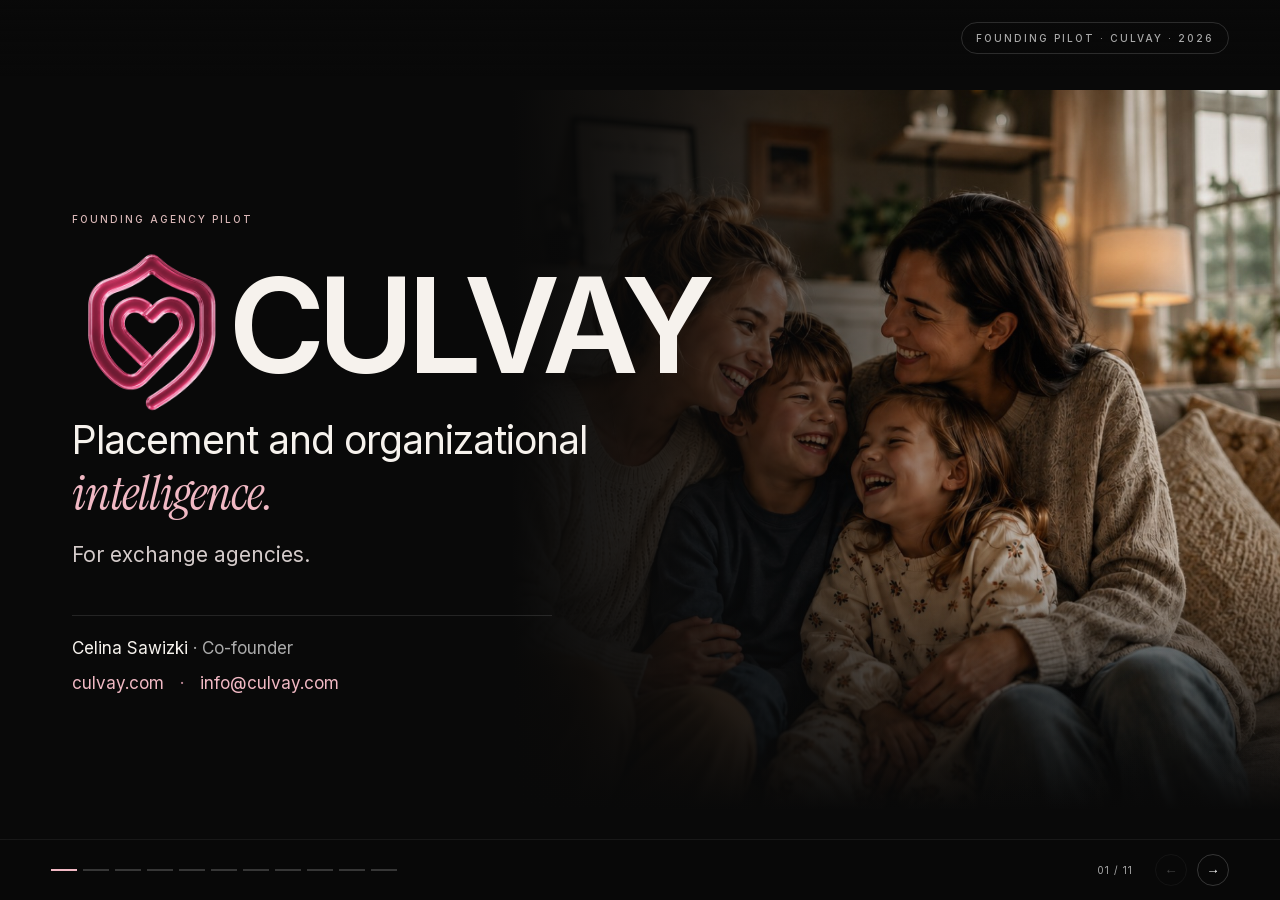
==== commit 2f0d5858: "Update slide text: free pilot offer, AI vision, pricing TBD Co-Authored-By: Claude Opus 5.5 <noreply" ====
--- a/index.html
+++ b/index.html
@@ -323,7 +323,7 @@
 <!-- ============ COVER ============ -->
 <section id="cover" class="cover" aria-labelledby="t0"><div class="canvas">
 <div class="cover-copy brand-cover-copy">
-<div class="eyebrow">Founding agency pilot · 2026</div>
+<div class="eyebrow">Founding agency pilot </div>
 <div class="cover-identity"><img src="assets/signet.png" alt="Culvay logo"><h1 id="t0">CULVAY</h1></div>
 <p class="cover-position">Placement and organizational<br><em>intelligence.</em></p>
 <p class="cover-audience">For exchange agencies.</p>
@@ -362,7 +362,7 @@
 <div class="step" style="left:629px;top:517px">1</div><div class="arrow-label" style="left:726px;top:502px;line-height:16px">~1 check-in<br>per month</div>
 <div class="step" style="left:609px;top:355px">2</div><div class="arrow-label" style="left:652px;top:323px;line-height:16px">scattered report<br>only if turnover happens</div>
 
-<div class="txt" style="left:72px;top:310px;width:360px"><p class="thesis" style="margin-top:0">Only <b class="pink">7.9%</b> of au pairs with a problem told their agency. <b class="pink">79.8%</b> told friends.</p><p class="caption" style="margin-top:16px">Source: Culvay field study of 120+ au pairs.</p></div>
+<div class="txt" style="left:72px;top:310px;width:360px"><p class="thesis" style="margin-top:0">Only <b class="pink">32%</b> of au pairs with a problem told their agency. <b class="pink">79.8%</b> told friends.</p><p class="caption" style="margin-top:16px">Source: Culvay field study of 120+ au pairs.</p></div>
 
 </div></section>
 
@@ -370,7 +370,7 @@
 <section id="s1" aria-labelledby="t1"><div class="canvas">
 <div class="eyebrow">03 / Our vision</div>
 <div class="intelligence-center">
-<h2 id="t1" class="hl">From human behavior to organizational <em>intelligence.</em></h2>
+<h2 id="t1" class="hl">Building the first <em>artificial intelligence</em> layer for cultural exchange</h2>
 <p class="intelligence-statement">Grounded in Organizational Behavior Management (OBM) research.</p>
 <div class="intelligence-scenes">
 <figure class="intelligence-scene">
@@ -485,7 +485,7 @@
 <text x="420" y="122" font-size="9" letter-spacing="1.2" fill="#c48d9b" text-anchor="end">EMPTY UNTIL NOW</text>
 </svg></figure>
 <ol class="points">
-<li><span class="big">Connected</span><p>Both sides. One placement record.</p></li>
+<li><span class="big">Connected</span><p>Both sides. One placement record. AI.</p></li>
 <li><span class="big pink">Intelligence</span><p>Placement insight. Agency-wide patterns.</p></li>
 <li><span class="big">120+</span><p>research participants shaped Culvay</p></li>
 </ol>
@@ -525,9 +525,9 @@
 <div class="revenue-layout">
 <div class="revenue-price">
 <div class="k">The agency pays</div>
-<div class="revenue-number">$79.99</div>
+<div class="revenue-number">$TBD</div>
 <p class="revenue-unit">per coordinator / month</p>
-<div class="revenue-future revenue-future-big"><span class="k">Founding agency</span><p>[__]% off for [__] months</p></div>
+<div class="revenue-future revenue-future-big"><span class="k">Founding agency</span><p>TBD% off for 12 months</p></div>
 </div>
 <div class="revenue-diagram" role="group" aria-label="Agency subscription provides intelligence for leadership and coordinators, with free access for au pairs and host families.">
 <svg viewBox="0 0 610 400" aria-hidden="true"><path d="M300 105V155M300 155H135V205M300 155H465V205" stroke="#c48d9b" stroke-width="2" fill="none"></path><circle cx="300" cy="155" r="5" fill="#f1b9c4"></circle></svg>
@@ -575,7 +575,7 @@
 <section id="s12" aria-labelledby="t12"><div class="canvas">
 <div class="eyebrow">10 / The offer</div>
 <div class="raise-focus">
-<h2 id="t12">We're choosing <em>one agency.</em></h2>
+<h2 id="t12">We're offering a free pilot to <br>only <em>one agency.</em></h2>
 <p class="raise-purpose">3 months. One region.<br>Walk away if it does not work.</p>
 <a class="cta" href="mailto:info@culvay.com?subject=Culvay%20founding%20pilot">Let's talk <span aria-hidden="true">↗</span></a>
 <p class="raise-contact">info@culvay.com</p>
@@ -586,7 +586,7 @@
 <section id="closing" class="cover closing" aria-labelledby="t13"><div class="canvas">
 <div class="cover-copy">
 <div class="closing-identity"><img src="assets/signet.png" alt="Culvay logo"><h1 id="t13">CULVAY</h1></div>
-<p class="cover-sub">Every placement deserves to be heard.</p>
+<p class="cover-sub">Every placement deserves to be heard.<br>Cultural Exchange powered by AI </p>
 <div class="byline" style="margin-left:auto;margin-right:auto"><img src="assets/celina.jpg" alt=""><div><b>Celina Sawizki</b><small>Co-founder, Culvay</small></div></div>
 <p class="cover-site">culvay.com · info@culvay.com</p>
 </div>
